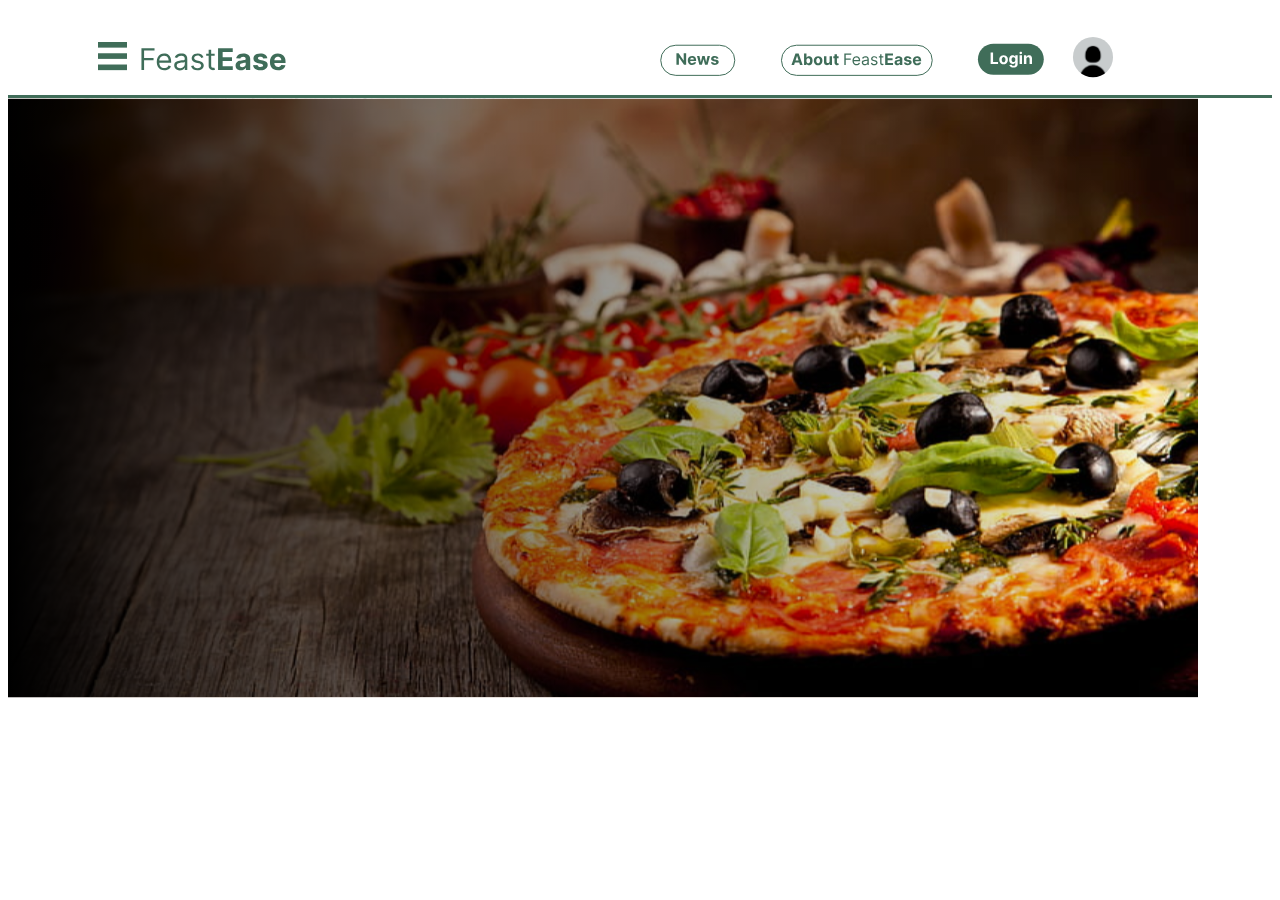
==== Main Menu/index.html @ f22f9a15 "Add files via upload" ====
<!DOCTYPE html>
<html>
    <head>
        <title>
            
        </title>
        <link rel="stylesheet" href="style.css" />
    </head>

    <body class="body">

        <div class="header">
            <img class ="garis3_header" src="./Asset/Garis3.svg" alt="Logo">
            <img class ="FeastEase_header" src="./Asset/FeastEase.svg" alt="logo">
            <img class ="News_header" src="./Asset/News.svg" alt="news">
            <img class ="about_header" src="./Asset/About.svg" alt="about">
            <img class ="login_header" src="./Asset/Login.svg" alt="login">
        </div> 
        
        <div class="WelcomeNgreet">
            <img class ="bannerWelcome" src="./Asset/BgMainMenu.svg" alt="about">
        </div>

    </body>
</html>
---- Main Menu/style.css ----
/* HEADER */
.header {
  position: sticky;
  top: 0;
  margin-top: 30px;
  border-bottom: 3px solid #406D59;
  padding-bottom: 20px;
}

.garis3_header {
  position: relative;
  left: 90px;
}

.FeastEase_header {
  position: relative;
  left: 100px;
}

.News_header {
  position: relative;
  left: 470px;
  top: 5px;
}

.about_header {
  position: relative;
  left: 510px;
  top: 5px;
}

.login_header {
  position: relative;
  left: 550px;
  top: 7px;
}

/* Banner Gambar dan greet */
.welcomeNgreet{
    margin-top: 0;

}
.bannerWelcome{
    position: relative;
    width: 1190px;
    height: 600px;


}
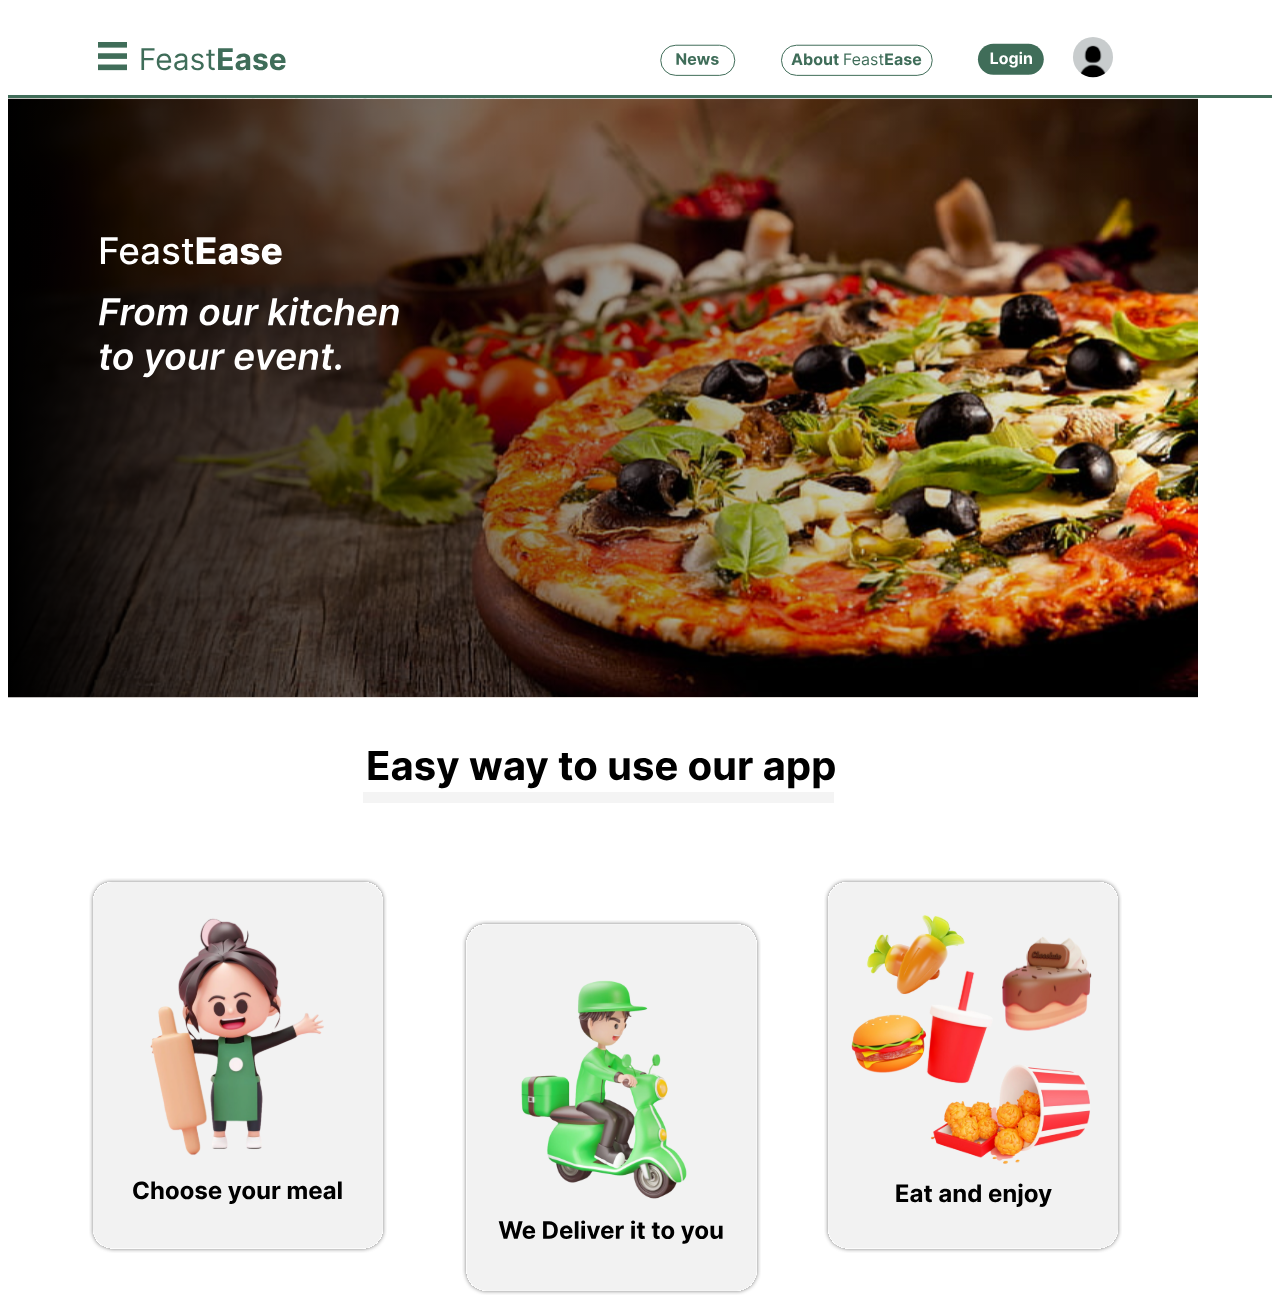
==== commit 644a32ea: "new file Asset progress:" ====
--- a/Main Menu/index.html
+++ b/Main Menu/index.html
@@ -18,7 +18,15 @@
         </div> 
         
         <div class="WelcomeNgreet">
-            <img class ="bannerWelcome" src="./Asset/BgMainMenu.svg" alt="about">
+            <img class ="bannerWelcome" src="./Asset/BgMainMenu.svg" alt="banner">
+            <img class ="greetWelcome" src="./Asset/Greet.svg" alt="banner">
+        </div>
+
+        <div class="easywaytouse">
+            <img class ="titleEasyway" src="./Asset/Title.svg" alt="title">
+            <img class ="box1easy" src="./Asset/box 1 - kiri.svg" alt="title">
+            <img class ="box2easy" src="./Asset/box 2 - tengah.svg" alt="title">
+            <img class ="box3easy" src="./Asset/box 3 - kanan.svg" alt="title">
         </div>
 
     </body>
--- a/Main Menu/style.css
+++ b/Main Menu/style.css
@@ -1,35 +1,42 @@
 /* HEADER */
 .header {
-  position: sticky;
-  top: 0;
+  z-index: 5;
+  background-color: white;
   margin-top: 30px;
   border-bottom: 3px solid #406D59;
   padding-bottom: 20px;
+  position: sticky;
+  top: 0;
 }
 
 .garis3_header {
+  z-index: 3;
   position: relative;
   left: 90px;
 }
 
 .FeastEase_header {
+  z-index: 3;
   position: relative;
   left: 100px;
 }
 
 .News_header {
+  z-index: 3;
   position: relative;
   left: 470px;
   top: 5px;
 }
 
 .about_header {
+  z-index: 3;
   position: relative;
   left: 510px;
   top: 5px;
 }
 
 .login_header {
+  z-index: 3;
   position: relative;
   left: 550px;
   top: 7px;
@@ -37,13 +44,48 @@
 
 /* Banner Gambar dan greet */
 .welcomeNgreet{
-    margin-top: 0;
-
+    margin-top: 10;
 }
 .bannerWelcome{
-    position: relative;
-    width: 1190px;
-    height: 600px;
+  position: absolute;
+  z-index: 1;
+  width: 1190px;
+  height: 600px;
+}
+.greetWelcome{
+  position: relative;
+  z-index: 2;
+  width: 150x;
+  height: 150px;
+  left: 90px;
+  top: 130px;
+}
 
-
+/* Banner easy way to  */
+.easywaytouse{
+  background-color: white;
+}
+.titleEasyway{
+  z-index: 2;
+  position: relative;
+  top: 150px;
+  left: 355px;
+}
+.box1easy{
+  position: relative;
+  z-index: 2;
+  top: 600px;
+  left: -490px;
+}
+.box2easy{
+  position: relative;
+  z-index: 2;
+  top: 260px;
+  left: 430px;
+}
+.box3easy{
+  position: relative;
+  z-index: 2;
+  top: 218px;
+  left: 440px;
 }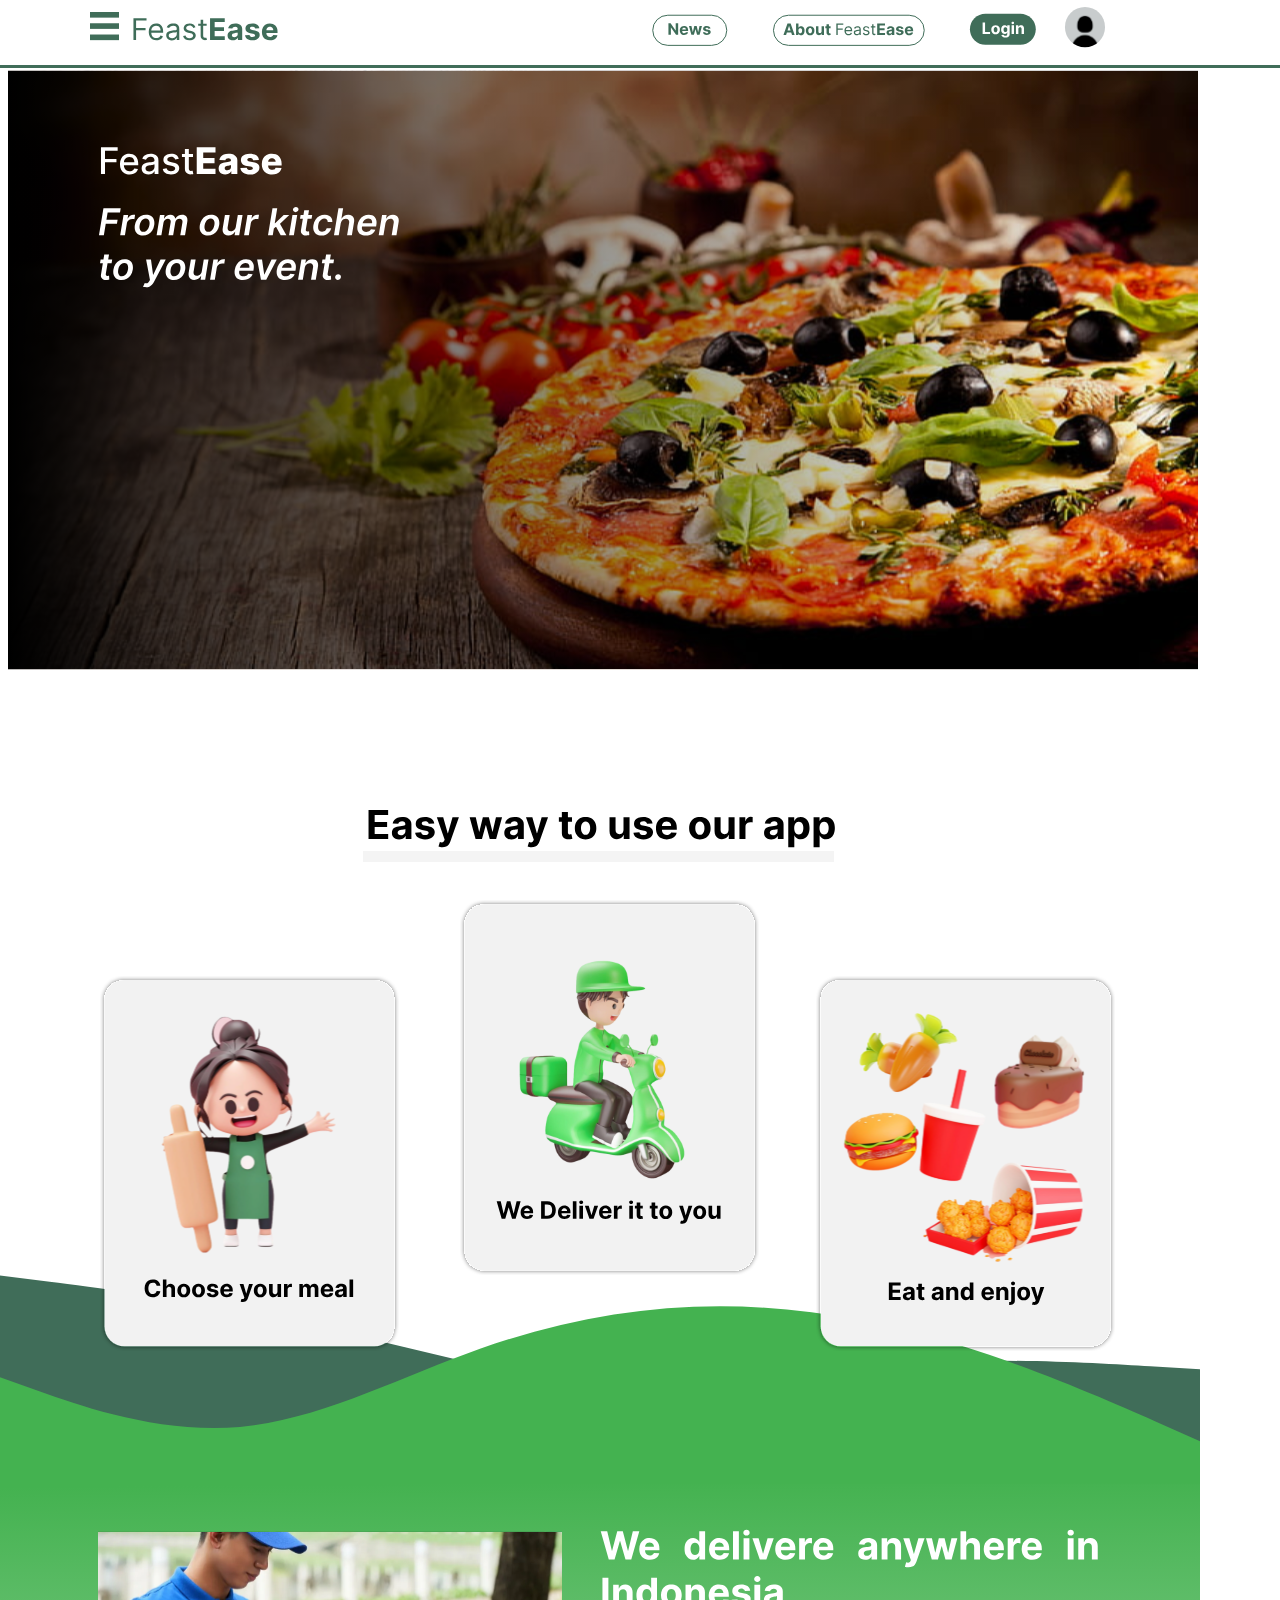
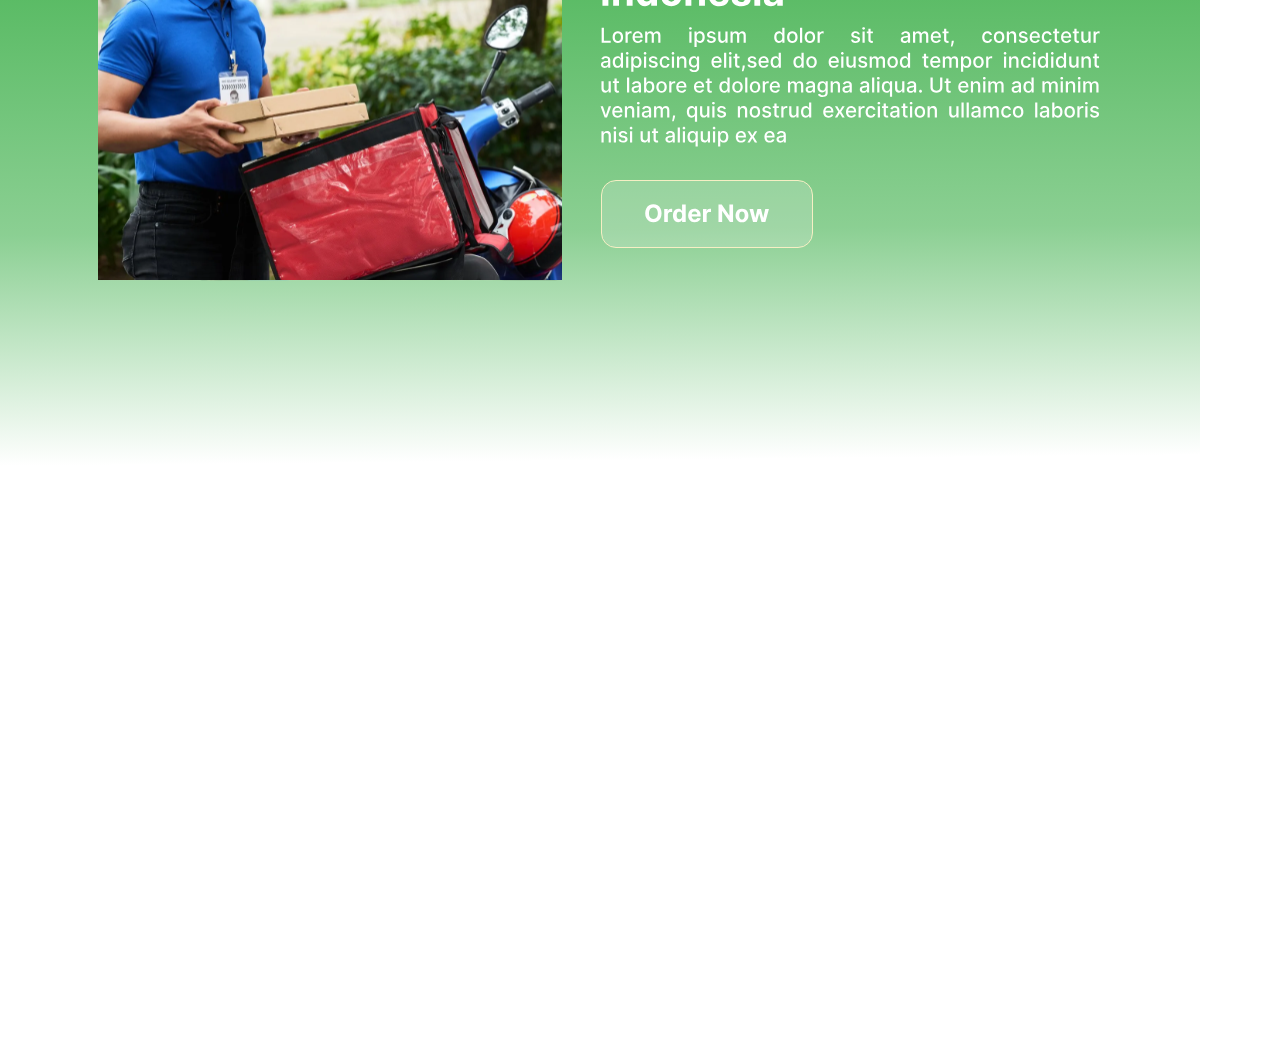
==== commit ad8d77a2: "Continue from last progress add the easy way section add the we delivere section 	new file:   Main M" ====
--- a/Main Menu/index.html
+++ b/Main Menu/index.html
@@ -18,15 +18,32 @@
         </div> 
         
         <div class="WelcomeNgreet">
-            <img class ="bannerWelcome" src="./Asset/BgMainMenu.svg" alt="banner">
-            <img class ="greetWelcome" src="./Asset/Greet.svg" alt="banner">
+            <img class ="bannerWelcome" src="./Asset/BgMainMenu.svg" alt="banner Welcome">
+            <img class ="greetWelcome" src="./Asset/Greet.svg" alt="Greet Welcome">
         </div>
 
         <div class="easywaytouse">
-            <img class ="titleEasyway" src="./Asset/Title.svg" alt="title">
+            <img class ="titleEasyway" src="./Asset/Title.svg" alt="title easy way">
             <img class ="box1easy" src="./Asset/box 1 - kiri.svg" alt="title">
             <img class ="box2easy" src="./Asset/box 2 - tengah.svg" alt="title">
             <img class ="box3easy" src="./Asset/box 3 - kanan.svg" alt="title">
+            <img class ="vector1" src="./Asset/Vector1.svg" alt="vector1">
+            <img class ="vector2" src="./Asset/Vector2.svg" alt="vector2">
+        </div>
+
+        <div class="weDelivere">
+            <img class ="weBackground" src="./Asset/Background we delivere.svg" alt="background">
+            <img class ="weImage" src="./Asset/We delivere.svg" alt="img">
+            <img class ="weContent" src="./Asset/Title and content we delivere.svg" alt="content">
+            <img class ="weButton" src="./Asset/Order now.svg" alt="order now">
+        </div>
+
+        <div class="whyChoose">
+
+        </div>
+
+        <div class="footer">
+
         </div>
 
     </body>
--- a/Main Menu/style.css
+++ b/Main Menu/style.css
@@ -2,55 +2,57 @@
 .header {
   z-index: 5;
   background-color: white;
-  margin-top: 30px;
+  margin-right: 0px;
   border-bottom: 3px solid #406D59;
   padding-bottom: 20px;
-  position: sticky;
-  top: 0;
+  position: fixed;
+  top: 0px;
+  left: 0px;
+  right: 0px;
 }
 
 .garis3_header {
-  z-index: 3;
+  z-index: 6;
   position: relative;
   left: 90px;
 }
 
 .FeastEase_header {
-  z-index: 3;
+  z-index: 6;
   position: relative;
   left: 100px;
 }
 
 .News_header {
-  z-index: 3;
+  z-index: 6;
   position: relative;
   left: 470px;
   top: 5px;
 }
 
 .about_header {
-  z-index: 3;
+  z-index: 6;
   position: relative;
   left: 510px;
   top: 5px;
 }
 
 .login_header {
-  z-index: 3;
+  z-index: 6;
   position: relative;
   left: 550px;
   top: 7px;
 }
 
 /* Banner Gambar dan greet */
-.welcomeNgreet{
-    margin-top: 10;
-}
 .bannerWelcome{
   position: absolute;
   z-index: 1;
   width: 1190px;
   height: 600px;
+  margin: 0;
+  padding: 0;
+  top: 70px;
 }
 .greetWelcome{
   position: relative;
@@ -64,28 +66,91 @@
 /* Banner easy way to  */
 .easywaytouse{
   background-color: white;
+  z-index: 2;
 }
 .titleEasyway{
-  z-index: 2;
-  position: relative;
-  top: 150px;
-  left: 355px;
+  z-index: 3;
+  position: absolute;
+  top: 800px;
+  left: 600px;
+  transform: translateX(-50%);
 }
 .box1easy{
-  position: relative;
-  z-index: 2;
-  top: 600px;
-  left: -490px;
+  position: absolute;
+  z-index: 4;
+  top: 950px;
+  left: 250px;
+  transform: translateX(-50%);
 }
 .box2easy{
-  position: relative;
-  z-index: 2;
-  top: 260px;
-  left: 430px;
+  position: absolute;
+  z-index: 3;
+  top: 900px;
+  left: 610px;
+  transform: translateX(-50%);
 }
 .box3easy{
-  position: relative;
+  position: absolute;
+  z-index: 3;
+  top: 973px;
+  left: 960px;
+  transform: translateX(-50%);
+}
+.vector1{
+  position: absolute;
+  z-index: 1;
+  height: 1440px;
+  width: 1200px;
+  top: 640px;
+  left: 600px;
+  transform: translateX(-50%);
+}
+.vector2{
+  position: absolute;
+  z-index: 1;
+  height: 1500px;
+  width: 1200px;
+  top: 645px;
+  left: 600px;
+  transform: translateX(-50%);
+}
+
+/* We Delivery  */
+.weBackground{
+  position: absolute;
+  z-index: 1;
+  height: 1500px;
+  width: 1200px;
+  top: 1156px;
+  left: 600px;
+  transform: translateX(-50%);
+}
+.weImage{
+  position: absolute;
   z-index: 2;
-  top: 218px;
-  left: 440px;
-}+  height: 582px;
+  width: 464px;
+  top: 1415px;
+  left: 330px;
+  transform: translateX(-50%);
+}
+.weContent{
+  position: absolute;
+  z-index: 2;
+  height: 260px;
+  width: 500px;
+  top: 1505px;
+  left: 850px;
+  transform: translateX(-50%);
+}
+.weButton{
+  position: absolute;
+  z-index: 2;
+  height: 68px;
+  width: 212px;
+  top: 1780px;
+  left: 707px;
+  transform: translateX(-50%);
+}
+
+/* Why Choose us? bcz why not */
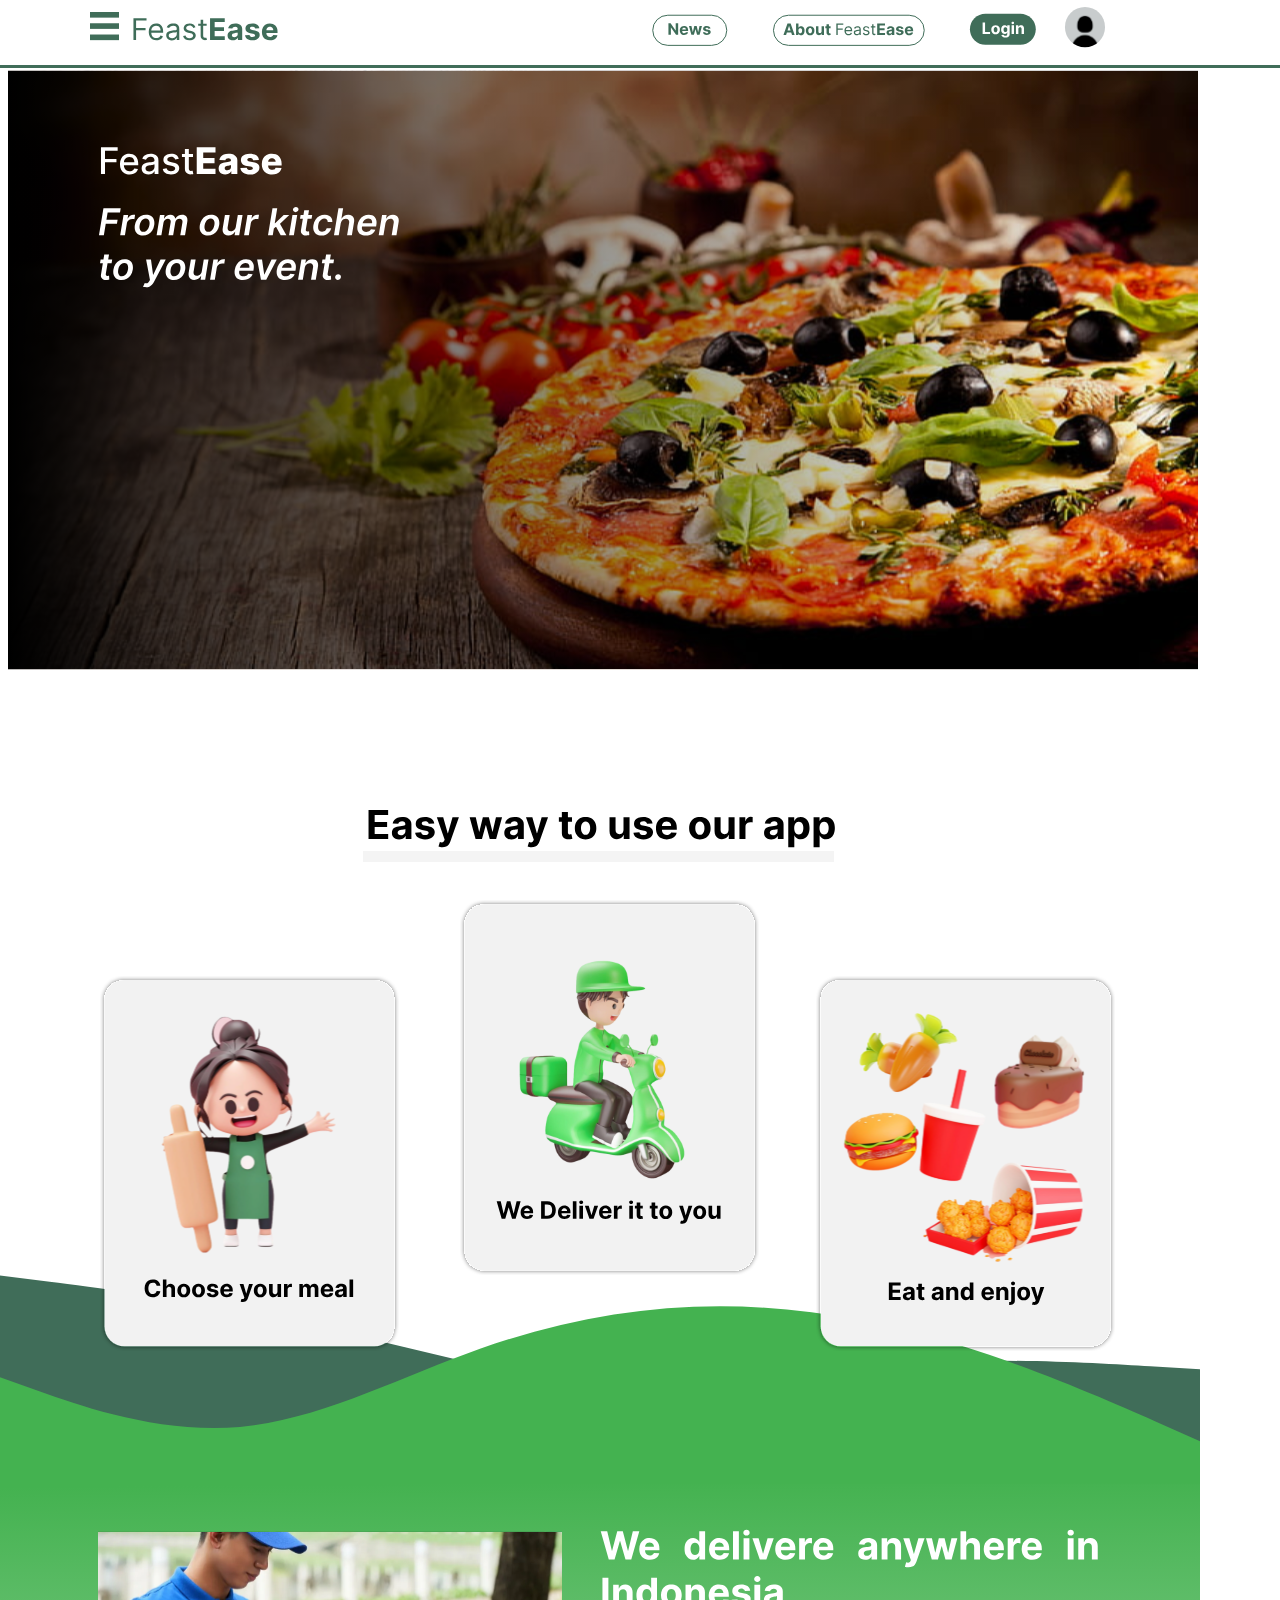
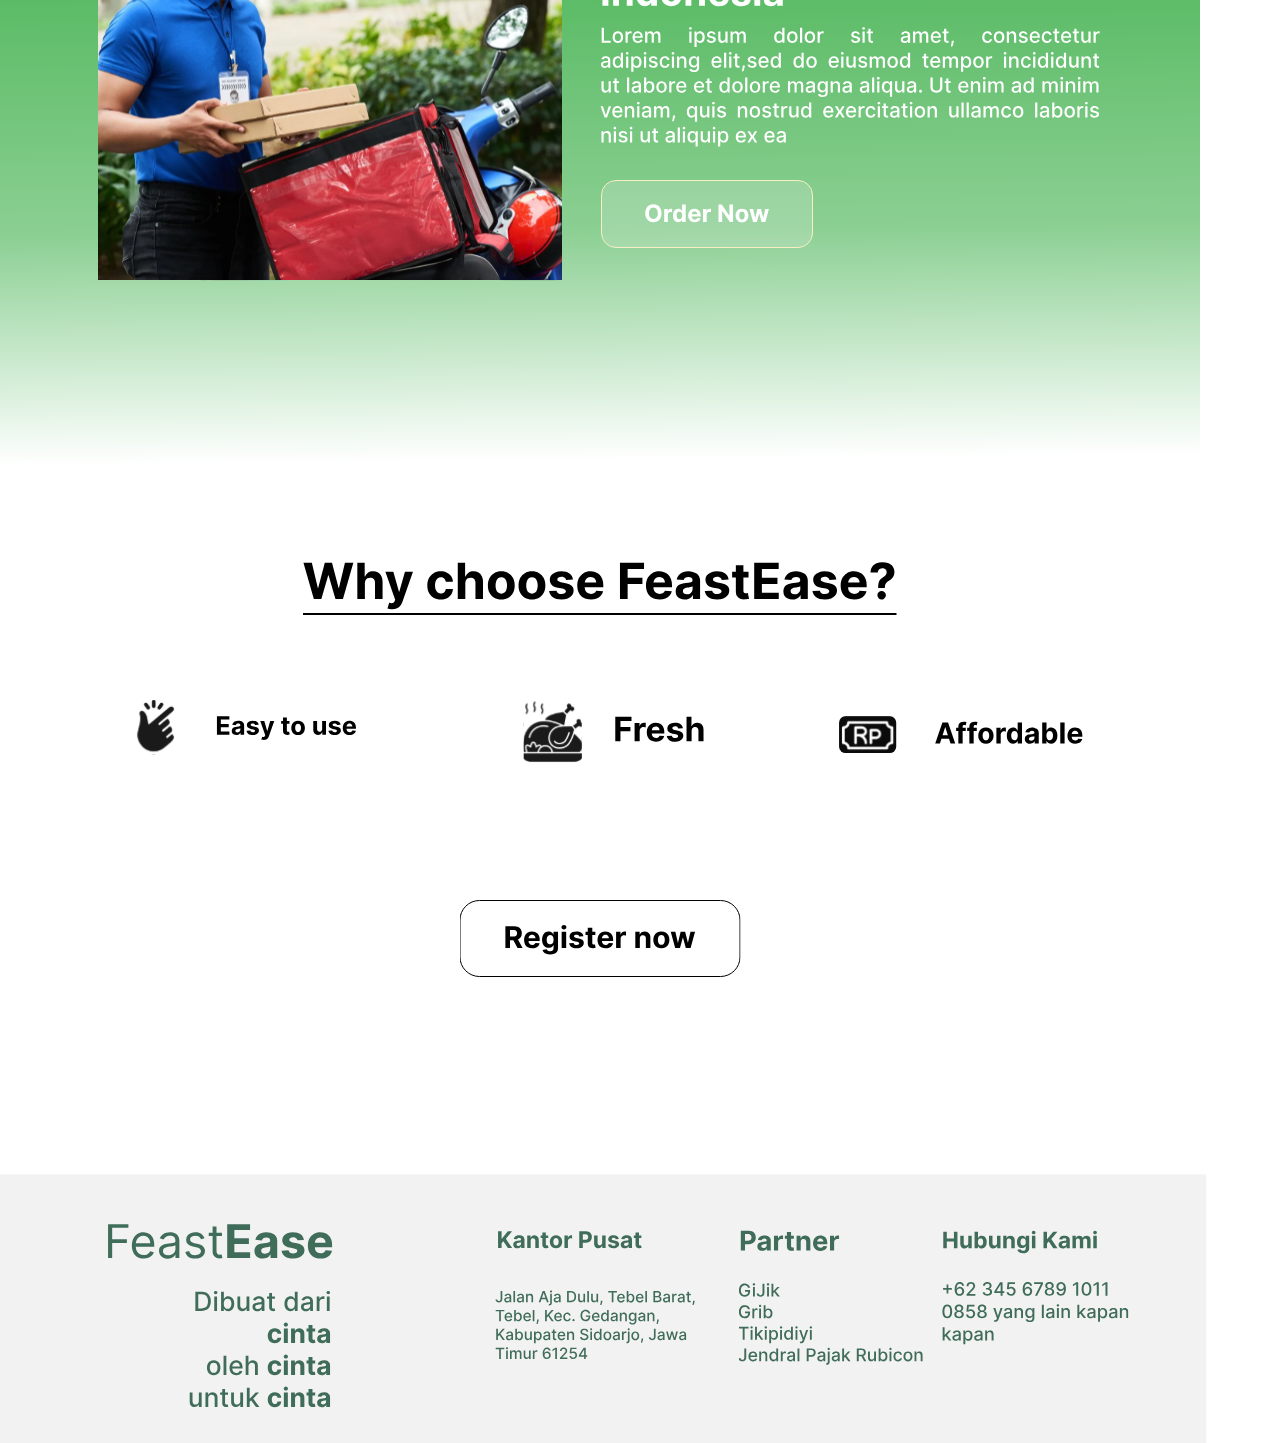
==== commit 5c2dc3e6: "new file:   Main Menu/Asset/Affordable.svg 	new file:   Main Menu/Asset/Background - footer.svg 	new" ====
--- a/Main Menu/index.html
+++ b/Main Menu/index.html
@@ -2,7 +2,7 @@
 <html>
     <head>
         <title>
-            
+            FeastEase
         </title>
         <link rel="stylesheet" href="style.css" />
     </head>
@@ -39,11 +39,23 @@
         </div>
 
         <div class="whyChoose">
-
+            <img class ="titleWhychoose" src="./Asset/Title why choose FE.svg" alt="title">
+            <img class ="logoEasy" src="./Asset/Easy to use.svg" alt="easy">
+            <img class ="logoFresh" src="./Asset/Fresh.svg" alt="fresh">
+            <img class ="logoAffordable" src="./Asset/Affordable.svg" alt="affordable">
+            <img class ="registerWhychoose" src="./Asset/Register button why choose FE.svg" alt="button">
         </div>
 
         <div class="footer">
-
+            <img class ="backgroundFooter" src="./Asset/Background - footer.svg" alt="background">
+            <img class ="FEfooter" src="./Asset/FeastEase - footer.svg" alt="fe">
+            <img class ="dibuat" src="./Asset/Dibuat dari cinta oleh cinta untuk cinta.svg" alt="dibuat">
+            <img class ="kantor" src="./Asset/Kantor Pusat.svg" alt="kantor">
+            <img class ="alamat" src="./Asset/alamat.svg" alt="alamat">
+            <img class ="partner" src="./Asset/Partner.svg" alt="partner">
+            <img class ="rubicon" src="./Asset/rubicon.svg" alt="rubicon">
+            <img class ="hubungi" src="./Asset/Hubungi Kami.svg" alt="hubungi">
+            <img class ="kontak" src="./Asset/nomerHP.svg" alt="kontak">
         </div>
 
     </body>
--- a/Main Menu/style.css
+++ b/Main Menu/style.css
@@ -154,3 +154,132 @@
 }
 
 /* Why Choose us? bcz why not */
+.titleWhychoose{
+  position: absolute;
+  z-index: 2;
+  height: 65px;
+  width: 595x;
+  top: 2150px;
+  left: 600px;
+  transform: translateX(-50%);
+}
+.logoEasy{
+  position: absolute;
+  z-index: 2;
+  height: 55px;
+  width: 171x;
+  top: 2300px;
+  left: 250px;
+  transform: translateX(-50%);
+}
+.logoFresh{
+  position: absolute;
+  z-index: 2;
+  height: 64px;
+  width: 291x;
+  top: 2300px;
+  left: 620px;
+  transform: translateX(-50%);
+}
+.logoAffordable{
+  position: absolute;
+  z-index: 2;
+  height: 40px;
+  width: 275x;
+  top: 2315px;
+  left: 970px;
+  transform: translateX(-50%);
+}
+.registerWhychoose{
+  position: absolute;
+  z-index: 2;
+  height: 77px;
+  width: 281x;
+  top: 2500px;
+  left: 600px;
+  transform: translateX(-50%);
+}
+
+/* footer */
+.backgroundFooter
+{
+  position: absolute;
+  z-index: 1;
+  height: 293px;
+  width: 1213px;
+  top: 2750px;
+  left: 600px;
+  transform: translateX(-50%);
+}
+.FEfooter{
+  position: absolute;
+  z-index: 2;
+  height: 63px;
+  width: 225px;
+  top: 2810px;
+  left: 220px;
+  transform: translateX(-50%);
+}
+.dibuat{
+  position: absolute;
+  z-index: 2;
+  height: 118px;
+  width: 177px;
+  top: 2890px;
+  left: 260px;
+  transform: translateX(-50%);
+}
+.kantor{
+  position: absolute;
+  z-index: 2;
+  height: 20px;
+  width: 145px;
+  top: 2830px;
+  left: 570px;
+  transform: translateX(-50%);
+}
+.alamat{
+  position: absolute;
+  z-index: 2;
+  height: 200px;
+  width: 200px;
+  top: 2825px;
+  left: 595px;
+  transform: translateX(-50%);
+}
+.partner{
+  position: absolute;
+  z-index: 2;
+  height: 22px;
+  width: 100px;
+  top: 2830px;
+  left: 790px;
+  transform: translateX(-50%);
+}
+.rubicon{
+  position: absolute;
+  z-index: 2;
+  height: 88px;
+  width: 185px;
+  top: 2880px;
+  left: 831px;
+  transform: translateX(-50%);
+}
+.hubungi{
+  position: absolute;
+  z-index: 2;
+  height: 24px;
+  width: 161px;
+  top: 2830px;
+  left: 1020px;
+  transform: translateX(-50%);
+}
+.kontak{
+  position: absolute;
+  z-index: 2;
+  height: 66px;
+  width: 187px;
+  top: 2880px;
+  left: 1035px;
+  transform: translateX(-50%);
+}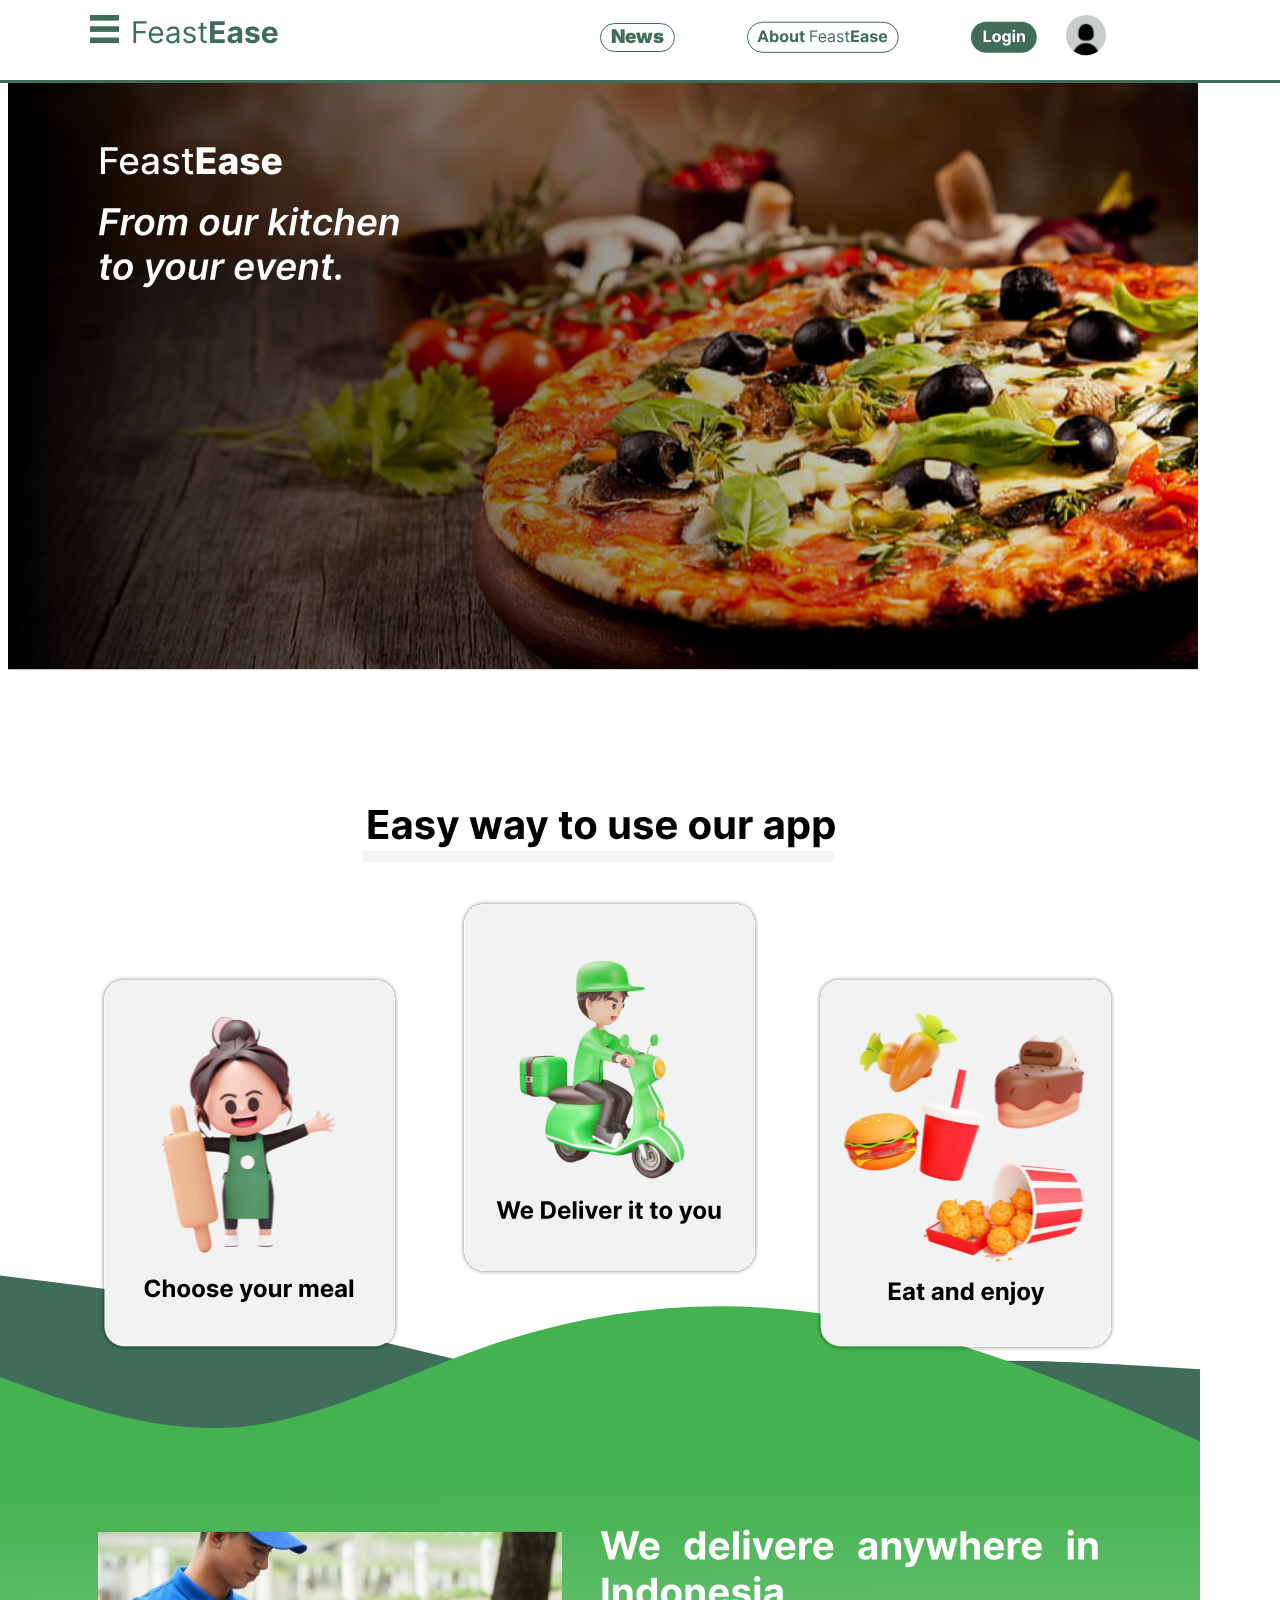
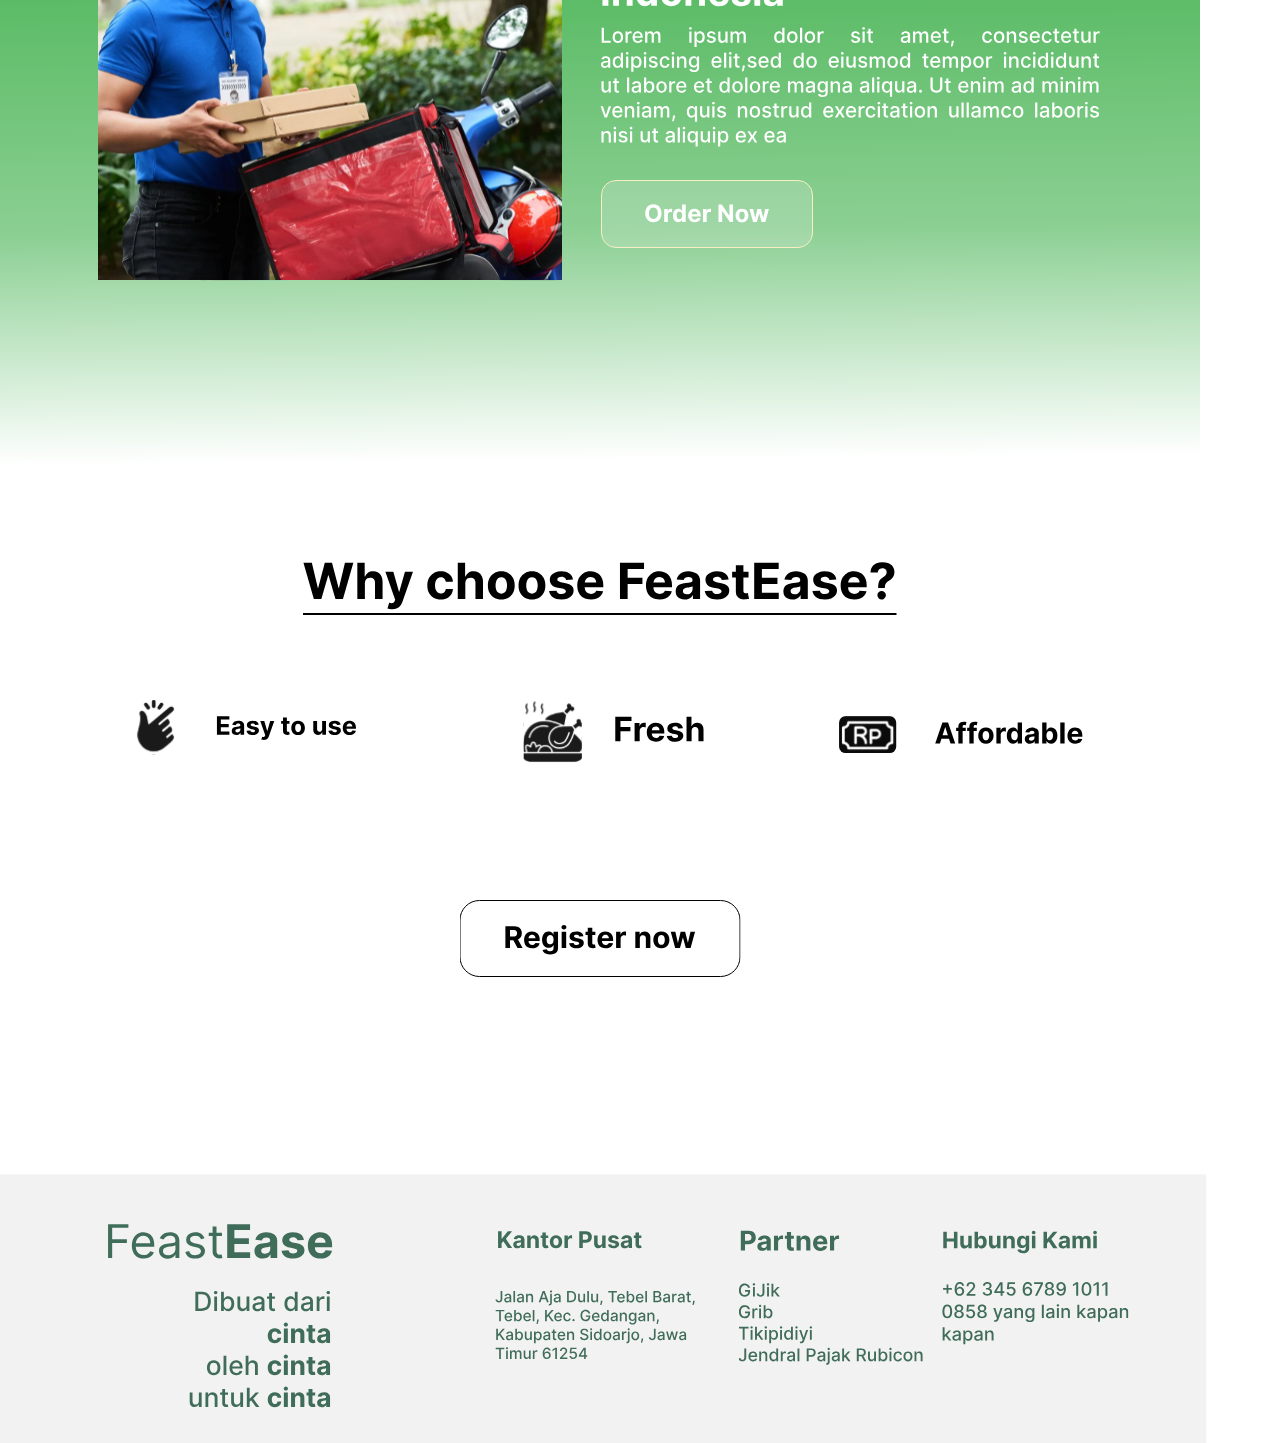
==== commit 342b1f4a: "change news button from svg into text 	modified:   Main Menu/index.html 	modified:   Main Menu/style" ====
--- a/Main Menu/index.html
+++ b/Main Menu/index.html
@@ -1,10 +1,14 @@
 <!DOCTYPE html>
 <html>
     <head>
+        <link rel="stylesheet" href="style.css" />
+        <link rel="preconnect" href="https://fonts.googleapis.com">
+        <link rel="preconnect" href="https://fonts.gstatic.com" crossorigin>
+        <link href="https://fonts.googleapis.com/css2?family=Inter:wght@400;600&display=swap" rel="stylesheet">
+
         <title>
             FeastEase
         </title>
-        <link rel="stylesheet" href="style.css" />
     </head>
 
     <body class="body">
@@ -12,7 +16,8 @@
         <div class="header">
             <img class ="garis3_header" src="./Asset/Garis3.svg" alt="Logo">
             <img class ="FeastEase_header" src="./Asset/FeastEase.svg" alt="logo">
-            <img class ="News_header" src="./Asset/News.svg" alt="news">
+            <h1 class="news_h" >News</h1>
+            
             <img class ="about_header" src="./Asset/About.svg" alt="about">
             <img class ="login_header" src="./Asset/Login.svg" alt="login">
         </div> 
--- a/Main Menu/style.css
+++ b/Main Menu/style.css
@@ -9,39 +9,55 @@
   top: 0px;
   left: 0px;
   right: 0px;
+  height: 60px;
 }
 
 .garis3_header {
   z-index: 6;
   position: relative;
   left: 90px;
+  top: 15px;
 }
 
 .FeastEase_header {
   z-index: 6;
   position: relative;
   left: 100px;
-}
-
-.News_header {
-  z-index: 6;
-  position: relative;
-  left: 470px;
-  top: 5px;
+  top: 15px;
+}
+.news_h{
+  font-family: 'Inter', sans-serif;
+  font-weight: 1000;
+  font-size: 19px;
+  color: #406D59;
+  margin: 0px;
+  position: relative;
+  z-index: 3;
+  top: -10px;
+  left: 600px;
+  border-radius: 100px;
+  border: 1.5px solid #406D59;
+  margin: 0px;
+  padding-bottom: 17px;
+  padding-top: 1px;
+  padding-left: 10px;
+
+  width: 63px;
+  height: 9px;
 }
 
 .about_header {
   z-index: 6;
   position: relative;
-  left: 510px;
-  top: 5px;
+  left: 746px;
+  top: -50px;
 }
 
 .login_header {
   z-index: 6;
   position: relative;
-  left: 550px;
-  top: 7px;
+  left: 813px;
+  top: -47px;
 }
 
 /* Banner Gambar dan greet */
